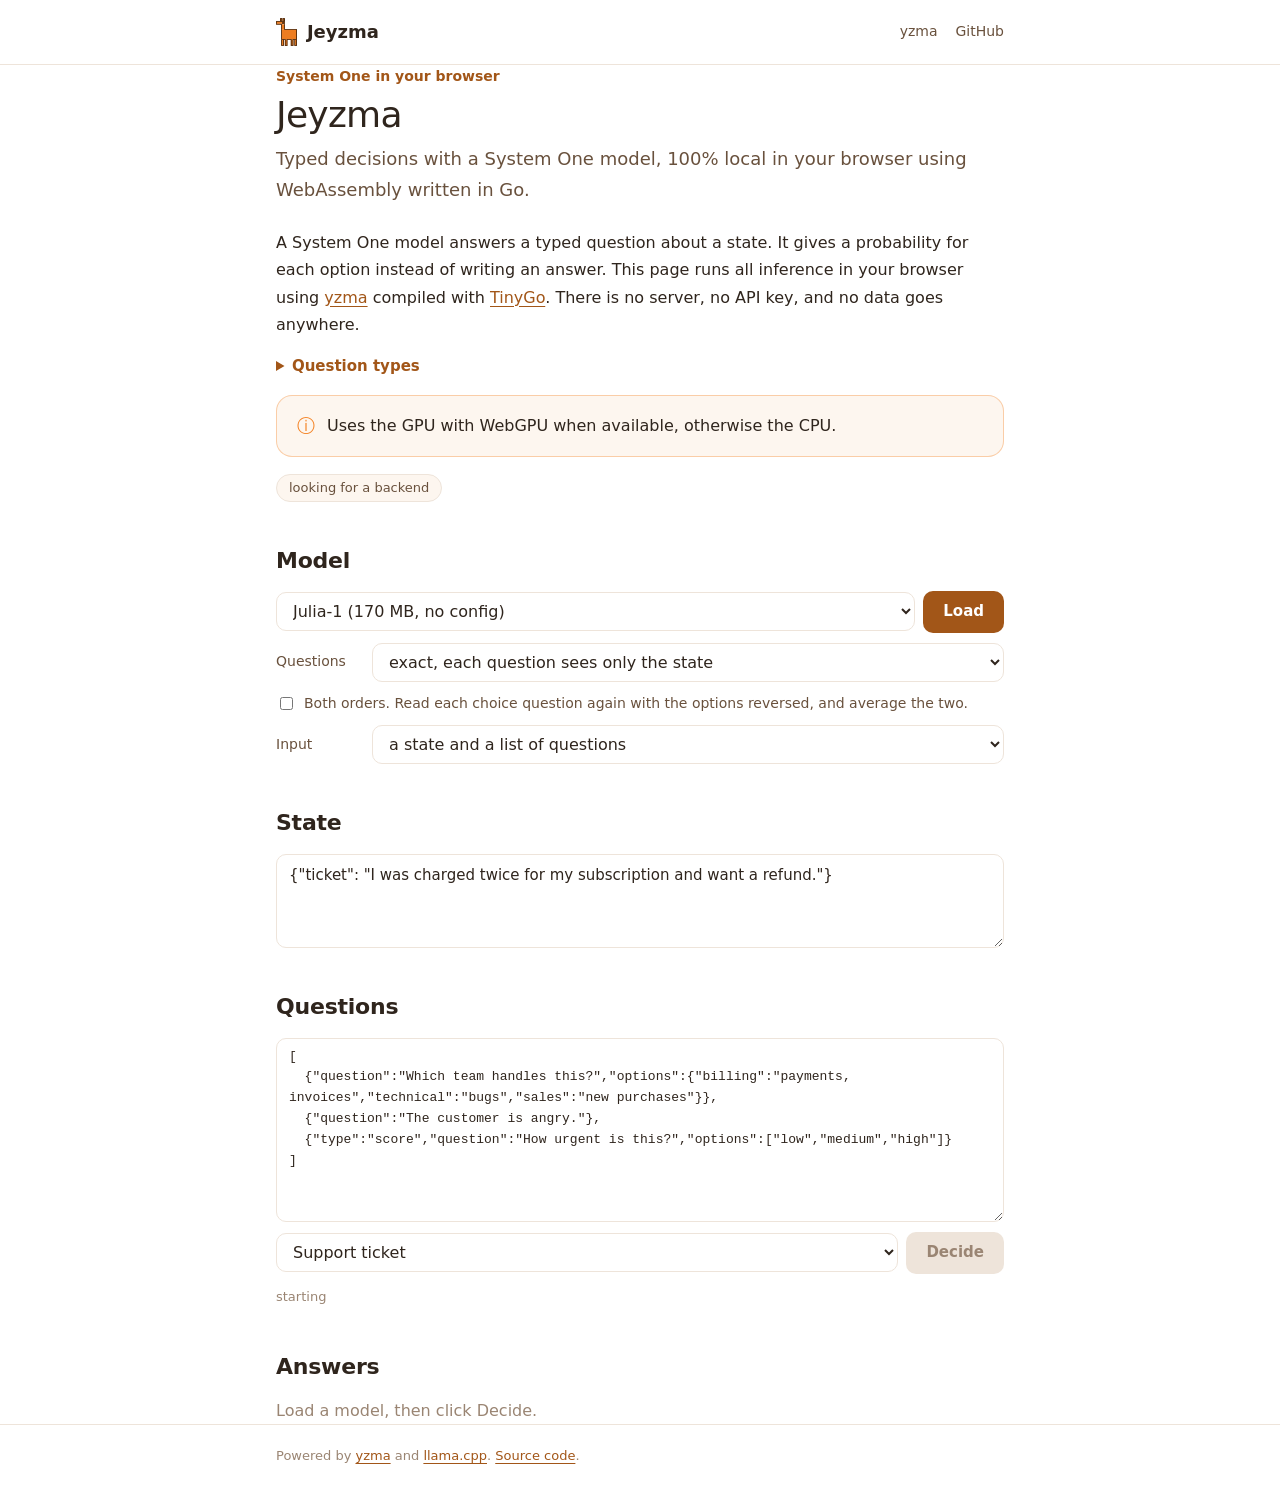
==== web/index.html @ 61c64394 "deps: update to yzma v1.29.0 and add the new exp/decide features Use llama.cpp v0.6.0. Add Julia-1 a" ====
<!doctype html>
<html lang="en">
  <head>
    <meta charset="utf-8" />
    <meta name="viewport" content="width=device-width, initial-scale=1" />
    <title>Jeyzma - Go with your own intelligence</title>
    <link rel="icon" href="yzma-icon.svg" type="image/svg+xml" />
    <meta name="description" content="System One decisions, 100% local in your browser. Typed questions with a probability for each option." />

    <!-- The link preview card for social sites. -->
    <meta property="og:type" content="website" />
    <meta property="og:site_name" content="Jeyzma" />
    <meta property="og:title" content="Jeyzma - Go with your own intelligence" />
    <meta property="og:description" content="Go with your own intelligence. System One decisions, 100% local in your browser." />
    <meta property="og:url" content="https://jeyzma.com/" />
    <meta property="og:image" content="https://jeyzma.com/social-card.png" />
    <meta property="og:image:width" content="1200" />
    <meta property="og:image:height" content="630" />
    <meta property="og:image:alt" content="Jeyzma, Go with your own intelligence" />
    <meta name="twitter:card" content="summary_large_image" />
    <meta name="twitter:title" content="Jeyzma - Go with your own intelligence" />
    <meta name="twitter:description" content="Go with your own intelligence. System One decisions, 100% local in your browser." />
    <meta name="twitter:image" content="https://jeyzma.com/social-card.png" />

    <!-- GitHub Pages cannot send the COOP and COEP headers, so the page gets
         no SharedArrayBuffer. This service worker adds them. -->
    <script src="coi-serviceworker.js"></script>

    <!-- A host page that embeds this one has its own text. ?embed hides ours. -->
    <script>
      if (new URLSearchParams(location.search).has("embed")) {
        document.documentElement.classList.add("embed");
      }
    </script>

    <style>
      /* The yzma colors from yzma.ai. */
      :root {
        --orange: #f48122;
        --orange-dark: #e4781f;
        --rust: #a25618;
        --brown: #69513d;
        --bistre: #2f251d;
        --cream: #fdf6ef;

        --bg: #fff;
        --text: #2f251d;
        --muted: #69513d;
        --faint: #9a8573;
        --line: #eee4da;
        --panel: #fdf6ef;
        --track: #f1e6da;
        --fill: #f3c9a3;
        --link: #a25618;
        --field: #fff;
      }
      @media (prefers-color-scheme: dark) {
        :root {
          --bg: #1b1511;
          --text: #f3ebe3;
          --muted: #c9b8a8;
          --faint: #8f7b6a;
          --line: #3a2f27;
          --panel: #2f251d;
          --track: #3a2f27;
          --fill: #7a4a24;
          --link: #f48122;
          --field: #241c17;
        }
      }

      * { box-sizing: border-box; }
      body {
        background: var(--bg);
        color: var(--text);
        font-family: system-ui, -apple-system, "Segoe UI", Roboto, "Helvetica Neue", "Noto Sans", "Liberation Sans", Arial, sans-serif;
        font-size: 16px;
        line-height: 1.7;
        margin: 0;
      }
      a { color: var(--link); text-underline-offset: 3px; }
      a:hover { color: var(--orange-dark); }
      code { font-family: ui-monospace, SFMono-Regular, Menlo, monospace; font-size: 0.875em; }

      header {
        background: color-mix(in srgb, var(--bg) 85%, transparent);
        backdrop-filter: blur(8px);
        border-bottom: 1px solid var(--line);
        position: sticky;
        top: 0;
        z-index: 10;
      }
      header .inner { align-items: center; display: flex; gap: 12px; height: 64px; }
      header .brand { align-items: center; color: var(--text); display: flex; font-size: 18px; font-weight: 600; gap: 10px; text-decoration: none; }
      header .brand img { height: 28px; }
      header nav { display: flex; gap: 18px; margin-left: auto; font-size: 14px; }
      header nav a { color: var(--muted); text-decoration: none; }
      header nav a:hover { color: var(--text); }

      .inner { margin: 0 auto; max-width: 48rem; padding: 0 20px; }
      main { padding: 40px 0 64px; }

      .eyebrow { color: var(--rust); font-size: 14px; font-weight: 600; margin: 0; }
      h1 { font-size: 36px; font-weight: 500; letter-spacing: -0.02em; line-height: 1.2; margin: 4px 0 8px; }
      .lede { color: var(--muted); font-size: 18px; margin: 0 0 24px; }
      h2 { font-size: 22px; font-weight: 600; letter-spacing: -0.01em; margin: 40px 0 12px; }
      p { margin: 0 0 16px; }

      .embed #intro { display: none; }

      .note {
        background: var(--panel);
        border: 1px solid color-mix(in srgb, var(--orange) 35%, transparent);
        border-radius: 16px;
        display: flex;
        gap: 12px;
        margin: 16px 0;
        padding: 16px 20px;
      }
      .note::before { color: var(--orange); content: "\24D8"; font-size: 18px; line-height: 1.5; }
      .note p { margin: 0; }

      #backend {
        background: var(--panel);
        border: 1px solid var(--line);
        border-radius: 999px;
        color: var(--muted);
        display: inline-block;
        font-size: 13px;
        padding: 2px 12px;
      }

      .types { margin: 16px 0; }
      .types summary { color: var(--rust); cursor: pointer; font-size: 15px; font-weight: 600; }
      .types summary:hover { color: var(--orange-dark); }
      .types .table { margin-bottom: 0; }
      .table { border: 1px solid var(--line); border-radius: 12px; margin: 16px 0; overflow-x: auto; }
      table { border-collapse: collapse; font-size: 14px; min-width: 100%; }
      th, td { border-bottom: 1px solid var(--line); padding: 10px 14px; text-align: left; vertical-align: top; }
      th { font-weight: 600; }
      tr:last-child td { border-bottom: 0; }

      .field { display: flex; gap: 8px; align-items: center; margin-top: 10px; }
      .field label { color: var(--muted); flex: 0 0 5.5rem; font-size: 14px; }
      input, select, textarea, button { font: inherit; }
      input, select, textarea {
        background: var(--field);
        border: 1px solid var(--line);
        border-radius: 10px;
        color: var(--text);
        flex: 1;
        min-width: 0;
        padding: 8px 12px;
      }
      input:focus, select:focus, textarea:focus { border-color: var(--orange); outline: 2px solid color-mix(in srgb, var(--orange) 25%, transparent); }
      textarea { display: block; resize: vertical; width: 100%; }
      #state { font-size: 15px; }
      #questions, #request { font-family: ui-monospace, SFMono-Regular, Menlo, monospace; font-size: 13px; line-height: 1.6; }
      #custom[hidden], #config-field[hidden], #plain[hidden], #typed[hidden], #response[hidden] { display: none; }
      .check { align-items: center; color: var(--muted); display: flex; font-size: 14px; gap: 8px; margin-top: 10px; }
      .check input { flex: 0 0 auto; }

      button {
        background: var(--rust);
        border: 0;
        border-radius: 10px;
        color: #fff;
        cursor: pointer;
        font-size: 15px;
        font-weight: 600;
        padding: 8px 20px;
      }
      button:hover { background: var(--orange-dark); }
      button:disabled, button:disabled:hover { background: var(--line); color: var(--faint); cursor: default; }

      #bar {
        appearance: none;
        border: 0;
        display: block;
        height: 8px;
        margin-top: 12px;
        width: 100%;
      }
      /* The id selector overrides the browser [hidden] rule, so repeat it. */
      #bar[hidden] { display: none; }
      #bar::-webkit-progress-bar { background: var(--track); border-radius: 4px; }
      #bar::-webkit-progress-value { background: var(--orange); border-radius: 4px; }
      #bar::-moz-progress-bar { background: var(--orange); border-radius: 4px; }

      #status { color: var(--faint); font-size: 13px; margin: 12px 0 0; min-height: 1.4em; }
      #status.bad { color: #d33; }

      #results:empty::after { color: var(--faint); content: "Load a model, then click Decide."; }
      .question {
        border: 1px solid var(--line);
        border-radius: 16px;
        margin-bottom: 12px;
        padding: 14px 18px;
      }
      .question .text { font-weight: 600; margin-bottom: 6px; }
      .bar { display: flex; align-items: center; gap: 10px; margin: 4px 0; font-size: 14px; }
      .bar .name { flex: 0 0 9rem; overflow: hidden; text-overflow: ellipsis; white-space: nowrap; }
      .bar .track { flex: 1; height: 10px; background: var(--track); border-radius: 5px; overflow: hidden; }
      .bar .fill { display: block; height: 100%; background: var(--fill); border-radius: 5px; }
      .bar.top .name { color: var(--rust); font-weight: 700; }
      .bar.top .fill { background: var(--orange); }
      .bar .value { color: var(--muted); flex: 0 0 3.5rem; font-family: ui-monospace, SFMono-Regular, Menlo, monospace; text-align: right; }
      .question .meta { color: var(--faint); font-size: 13px; margin-top: 6px; }
      #response {
        background: var(--field);
        border: 1px solid var(--line);
        border-radius: 10px;
        font-size: 13px;
        overflow-x: auto;
        padding: 12px;
      }

      @media (prefers-color-scheme: dark) {
        .bar.top .name { color: var(--orange); }
      }

      footer { border-top: 1px solid var(--line); color: var(--faint); font-size: 13px; padding: 20px 0 40px; }

      @media (max-width: 600px) {
        h1 { font-size: 30px; }
        .bar .name { flex-basis: 6rem; }
        .field label { flex-basis: 4.5rem; }
      }
    </style>
  </head>

  <body>
    <header>
      <div class="inner">
        <a class="brand" href="./"><img src="yzma-icon.svg" alt="" />Jeyzma</a>
        <nav>
          <a target="_blank" href="https://yzma.ai">yzma</a>
          <a target="_blank" href="https://github.com/hybridgroup/jeyzma">GitHub</a>
        </nav>
      </div>
    </header>

    <main class="inner">
      <p class="eyebrow">System One in your browser</p>
      <h1>Jeyzma</h1>
      <p class="lede">Typed decisions with a System One model, 100% local in your browser using WebAssembly written in Go.</p>

      <div id="intro">
        <p>
          A System One model answers a typed question about a state. It gives a probability for each option instead of writing an answer.
          This page runs all inference in your browser using <a target="_blank" href="https://github.com/hybridgroup/yzma">yzma</a> compiled with <a target="_blank" href="https://tinygo.org/">TinyGo</a>. There is no server, no API key, and no data goes anywhere.
        </p>

        <details class="types">
          <summary>Question types</summary>
          <div class="table">
            <table>
              <thead>
                <tr><th>Type</th><th>Question</th><th>Answer space</th><th>Example output</th></tr>
              </thead>
              <tbody>
                <tr><td>Choice</td><td>Which team handles this?</td><td><code>billing</code>, <code>technical</code>, <code>sales</code></td><td><code>billing</code></td></tr>
                <tr><td>Score</td><td>How urgent is this?</td><td><code>low</code>, <code>medium</code>, <code>high</code></td><td><code>high</code></td></tr>
                <tr><td>Noul</td><td>The customer is angry.</td><td><code>true</code>, <code>false</code></td><td><code>true</code></td></tr>
              </tbody>
            </table>
          </div>
        </details>

        <div class="note">
          <p>
            Uses the GPU with WebGPU when available, otherwise the CPU.
          </p>
        </div>
      </div>

      <p><span id="backend">looking for a backend</span></p>

      <h2>Model</h2>

      <div class="field">
        <select id="preset" aria-label="Model choice"></select>
        <button id="load">Load</button>
      </div>

      <div id="custom" hidden>
        <div class="field">
          <label for="model">Model</label>
          <input id="model" type="text" placeholder="GGUF URL" />
        </div>
        <div class="field" id="config-field">
          <label for="config">Config</label>
          <input id="config" type="text" placeholder="readout config URL" />
        </div>
        <div class="field">
          <label for="readout">Readout</label>
          <select id="readout">
            <option value="jev">Jev-Style</option>
            <option value="jevk5">JevK5</option>
            <option value="decider">decider</option>
            <option value="gguf">GGUF, no config needed</option>
          </select>
        </div>
      </div>

      <div class="field">
        <label for="mode">Questions</label>
        <select id="mode">
          <option value="exact">exact, each question sees only the state</option>
          <option value="batched">batched, faster, can differ slightly</option>
        </select>
      </div>

      <label class="check">
        <input id="orders" type="checkbox" />
        Both orders. Read each choice question again with the options reversed, and average the two.
      </label>

      <progress id="bar" max="100" value="0" hidden></progress>

      <div class="field">
        <label for="input">Input</label>
        <select id="input">
          <option value="questions">a state and a list of questions</option>
          <option value="request">a /v1/systemone request, as llama-server takes</option>
        </select>
      </div>

      <div id="plain">
        <h2>State</h2>

        <textarea id="state" rows="3" aria-label="State"></textarea>

        <h2>Questions</h2>

        <textarea id="questions" rows="8" aria-label="Questions as a JSON list" spellcheck="false"></textarea>
      </div>

      <div id="typed" hidden>
        <h2>Request</h2>

        <textarea id="request" rows="14" aria-label="A /v1/systemone request" spellcheck="false"></textarea>
      </div>

      <div class="field">
        <select id="example" aria-label="Example"></select>
        <button id="decide" disabled>Decide</button>
      </div>

      <div id="status">starting</div>

      <h2>Answers</h2>

      <div id="results"></div>

      <pre id="response" hidden></pre>
    </main>

    <footer>
      <div class="inner">
        Powered by <a target="_blank" href="https://github.com/hybridgroup/yzma">yzma</a> and
        <a target="_blank" href="https://github.com/ggml-org/llama.cpp">llama.cpp</a>.
        <a target="_blank" href="https://github.com/hybridgroup/jeyzma">Source code</a>.
      </div>
    </footer>

    <script>
      const $ = (id) => document.getElementById(id);

      // System One models. The gguf ones hold their own readout, and the
      // others need a config file.
      const MODELS = [
        {
          name: "Julia-1 (170 MB, no config)",
          url: "https://huggingface.co/ggml-org/Julia-1-GGUF/resolve/main/Julia-1-Q8_0.gguf",
          config: "",
          readout: "gguf",
        },
        {
          name: "Laya (450 MB, no config)",
          url: "https://huggingface.co/ggml-org/Laya-GGUF/resolve/main/Laya-Q8_0.gguf",
          config: "",
          readout: "gguf",
        },
        {
          name: "Jev-Style 0.8B Decision v3 (530 MB)",
          url: "https://huggingface.co/chaoliangUNSW/Jev-Style-0.8B-Decision-v3-GGUF/resolve/main/Jev-Style-0.8B-Decision-v3-Q4_K_M.gguf",
          config: "https://huggingface.co/chaoliangUNSW/Jev-Style-0.8B-Decision-v3-GGUF/resolve/main/readout_config.json",
          readout: "jev",
        },
        {
          name: "JevK5 2B v0.2 (2.0 GB)",
          url: "https://huggingface.co/alibiserikbay/JevK5-GGUF/resolve/main/jevk5-2b-v0.2-Q8_0.gguf",
          config: "https://huggingface.co/alibiserikbay/JevK5-2B/resolve/main/jevk5_config.json",
          readout: "jevk5",
        },
        {
          name: "decider 0.8B (530 MB)",
          url: "https://huggingface.co/mradermacher/decider-0.8b-GGUF/resolve/main/decider-0.8b.Q4_K_M.gguf",
          config: "https://huggingface.co/Mapika/decider-0.8b/resolve/main/decider_config.json",
          readout: "decider",
        },
      ];

      // A question with options is a choice, one without is yes or no, and a
      // score picks one of the levels in order.
      const EXAMPLES = [
        {
          name: "Support ticket",
          state: '{"ticket": "I was charged twice for my subscription and want a refund."}',
          questions: [
            { question: "Which team handles this?", options: { billing: "payments, invoices", technical: "bugs", sales: "new purchases" } },
            { question: "The customer is angry." },
            { type: "score", question: "How urgent is this?", options: ["low", "medium", "high"] },
          ],
        },
        {
          name: "Smart home",
          state: '{"time": "02:14", "motion": "back door", "residents": "asleep", "alarm": "armed"}',
          questions: [
            { question: "What should the house do?", options: { ignore: "nothing unusual", notify: "send a phone alert", siren: "sound the alarm" } },
            { question: "This could be an intruder." },
          ],
        },
        {
          name: "Comment moderation",
          state: "Great tutorial! Check out my channel for free crypto giveaways, link in bio.",
          questions: [
            { question: "What kind of comment is this?", options: ["praise", "question", "spam", "abuse"] },
            { question: "The comment should be removed." },
          ],
        },
      ];

      const params = new URLSearchParams(location.search);
      const query = new URLSearchParams();
      for (const key of ["mode", "gpu"]) {
        if (params.get(key)) query.set(key, params.get(key));
      }
      const worker = new Worker("./worker.js" + (query.size ? "?" + query : ""));

      let ready = false;
      let downloading = false;
      let asked = [];

      for (const [i, entry] of MODELS.entries()) {
        $("preset").add(new Option(entry.name, String(i)));
      }
      $("preset").add(new Option("Another model", "custom"));

      function pickModel() {
        const entry = MODELS[$("preset").value];
        $("custom").hidden = !!entry;
        if (entry) {
          $("model").value = entry.url;
          $("config").value = entry.config;
          $("readout").value = entry.readout;
        }
        pickReadout();
      }
      function pickReadout() {
        $("config-field").hidden = $("readout").value === "gguf";
      }
      $("preset").onchange = pickModel;
      $("readout").onchange = pickReadout;
      pickModel();

      for (const [i, entry] of EXAMPLES.entries()) {
        $("example").add(new Option(entry.name, String(i)));
      }

      // toRequest turns the state and the questions into a TypeSafe /v1/systemone request.
      function toRequest(state, questions) {
        let st = state;
        try {
          st = JSON.parse(state);
        } catch {}
        const out = {};
        questions.forEach((q, i) => {
          const type = q.type || (q.options ? "choice" : "noul");
          let criteria = q.options;
          if (type === "choice" && Array.isArray(criteria)) {
            criteria = Object.fromEntries(criteria.map((name) => [name, ""]));
          }
          out["q" + (i + 1)] = criteria === undefined ? { type, instructions: q.question } : { type, instructions: q.question, criteria };
        });
        return { state: st, questions: out };
      }

      function pickExample() {
        const entry = EXAMPLES[$("example").value];
        $("state").value = entry.state;
        $("questions").value = "[\n" + entry.questions.map((q) => "  " + JSON.stringify(q)).join(",\n") + "\n]";
        $("request").value = JSON.stringify(toRequest(entry.state, entry.questions), null, 2);
        clear();
      }

      function clear() {
        $("results").replaceChildren();
        $("response").hidden = true;
      }

      function pickInput() {
        const typed = $("input").value === "request";
        $("plain").hidden = typed;
        $("typed").hidden = !typed;
        clear();
      }
      $("input").onchange = pickInput;
      $("example").onchange = pickExample;
      pickExample();

      function status(text, bad) {
        $("status").textContent = text;
        $("status").className = bad ? "bad" : "";
      }

      // bar shows the model download progress. A percent of -1 hides it.
      function bar(percent) {
        $("bar").hidden = percent < 0;
        $("bar").value = percent < 0 ? 0 : percent;
      }

      function busy(yes) {
        $("decide").disabled = yes || !ready;
        $("load").disabled = yes || downloading;
      }

      // show draws one bar per option for each question.
      function show(list) {
        clear();
        list.forEach((r, i) => {
          const box = document.createElement("div");
          box.className = "question";

          const text = document.createElement("div");
          text.className = "text";
          text.textContent = (asked[i] && asked[i].question) || "question " + (i + 1);
          box.appendChild(text);

          // A score answers with the index of a level, so show the level.
          const levels = asked[i] && asked[i].type === "score" ? asked[i].options : null;

          r.options.forEach((option, k) => {
            const p = r.probabilities[k];
            const name = (levels && levels[Number(option)]) || option;
            const row = document.createElement("div");
            row.className = "bar" + (option === r.answer ? " top" : "");
            row.innerHTML = '<span class="name"></span><span class="track"><span class="fill"></span></span><span class="value"></span>';
            row.querySelector(".name").textContent = name;
            row.querySelector(".name").title = name;
            row.querySelector(".fill").style.width = (p * 100).toFixed(1) + "%";
            row.querySelector(".value").textContent = p.toFixed(3);
            box.appendChild(row);
          });

          const notes = [];
          if (r.confidence !== undefined) notes.push("confidence " + r.confidence.toFixed(3));
          if (levels && r.expected !== undefined) notes.push("expected level " + r.expected.toFixed(2));
          if (notes.length) {
            const meta = document.createElement("div");
            meta.className = "meta";
            meta.textContent = notes.join(", ");
            box.appendChild(meta);
          }

          $("results").appendChild(box);
        });
      }

      // showResponse draws the bars of a /v1/systemone response and prints its JSON.
      function showResponse(response, request) {
        const list = [];
        asked = [];
        for (const [id, a] of Object.entries(response.answers)) {
          const q = request.questions[id] || {};
          let probs = a.probabilities || {};
          if (a.type === "noul") probs = { false: 1 - a.noul, true: a.noul };
          const options = Object.keys(probs);
          const values = options.map((o) => probs[o]);
          const top = options[values.indexOf(Math.max(...values))];
          list.push({ options, probabilities: values, answer: a.choice || top, confidence: a.confidence, expected: a.score });
          asked.push({ question: q.instructions, type: a.type, options: a.type === "score" ? Object.values(a.legend) : null });
        }
        show(list);
        $("response").textContent = JSON.stringify(response, null, 2);
        $("response").hidden = false;
      }

      worker.onmessage = (event) => {
        const { kind, text } = event.data || {};
        switch (kind) {
          case "ready":
            $("backend").textContent = text;
            status("ready, load a model");
            break;
          case "status":
            status(text);
            break;
          case "progress":
            bar(parseInt(text, 10));
            status("downloading the model " + text);
            break;
          case "loaded":
            ready = true;
            downloading = false;
            bar(-1);
            busy(false);
            status("model loaded, " + text);
            break;
          case "answer": {
            const out = JSON.parse(text);
            showResponse(out.response, JSON.parse($("request").value));
            busy(false);
            status("answered in " + out.ms + " ms");
            break;
          }
          case "result": {
            const out = JSON.parse(text);
            show(Array.isArray(out.result) ? out.result : [out.result]);
            busy(false);
            status("decided in " + out.ms + " ms");
            break;
          }
          case "error":
            downloading = false;
            bar(-1);
            busy(false);
            status(text, true);
            break;
        }
      };

      $("load").onclick = () => {
        if (downloading) return;

        ready = false;
        downloading = true;
        bar(0);
        busy(true);
        status("waiting for the worker");
        worker.postMessage({
          kind: "decide-load",
          url: $("model").value.trim(),
          config: $("config").value.trim(),
          readout: $("readout").value,
          manyMode: $("mode").value,
          orders: $("orders").checked ? "both" : "",
        });
      };

      // The mode and the orders apply when the model loads, so a change loads it again.
      $("mode").onchange = $("orders").onchange = () => {
        if (ready) $("load").onclick();
      };

      $("decide").onclick = () => {
        if ($("input").value === "request") {
          try {
            JSON.parse($("request").value);
          } catch (err) {
            status("the request is not JSON: " + err.message, true);
            return;
          }
          busy(true);
          status("deciding");
          worker.postMessage({ kind: "answer", request: $("request").value });
          return;
        }

        try {
          asked = JSON.parse($("questions").value);
        } catch (err) {
          status("the questions are not JSON: " + err.message, true);
          return;
        }
        if (!Array.isArray(asked)) asked = [asked];

        busy(true);
        status("deciding");
        worker.postMessage({
          kind: "decide-many",
          state: $("state").value,
          questions: JSON.stringify(asked),
        });
      };
    </script>
  </body>
</html>
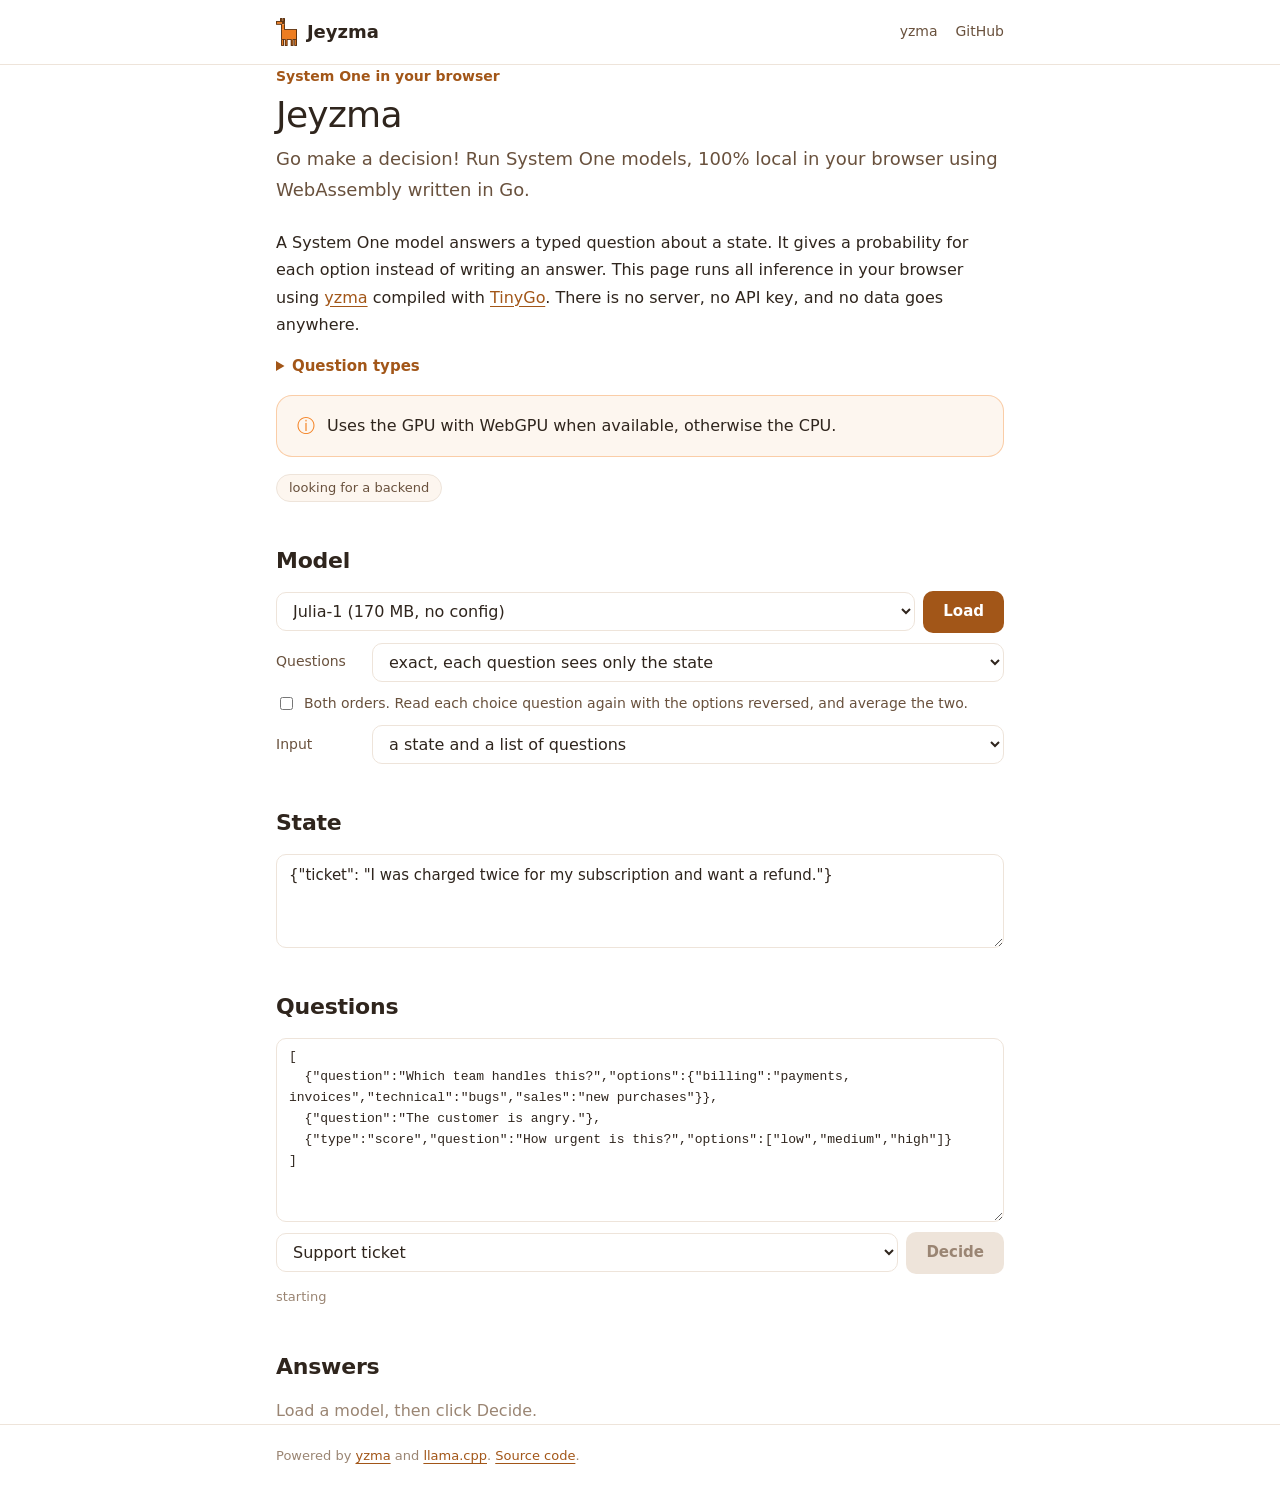
==== commit ac1058b5: "page: change the intro to Go make a decision" ====
--- a/web/index.html
+++ b/web/index.html
@@ -3,23 +3,23 @@
   <head>
     <meta charset="utf-8" />
     <meta name="viewport" content="width=device-width, initial-scale=1" />
-    <title>Jeyzma - Go with your own intelligence</title>
+    <title>Jeyzma - Go make a decision</title>
     <link rel="icon" href="yzma-icon.svg" type="image/svg+xml" />
     <meta name="description" content="System One decisions, 100% local in your browser. Typed questions with a probability for each option." />
 
     <!-- The link preview card for social sites. -->
     <meta property="og:type" content="website" />
     <meta property="og:site_name" content="Jeyzma" />
-    <meta property="og:title" content="Jeyzma - Go with your own intelligence" />
-    <meta property="og:description" content="Go with your own intelligence. System One decisions, 100% local in your browser." />
+    <meta property="og:title" content="Jeyzma - Go make a decision" />
+    <meta property="og:description" content="Go make a decision. System One decisions, 100% local in your browser." />
     <meta property="og:url" content="https://jeyzma.com/" />
     <meta property="og:image" content="https://jeyzma.com/social-card.png" />
     <meta property="og:image:width" content="1200" />
     <meta property="og:image:height" content="630" />
-    <meta property="og:image:alt" content="Jeyzma, Go with your own intelligence" />
+    <meta property="og:image:alt" content="Jeyzma, Go make a decision" />
     <meta name="twitter:card" content="summary_large_image" />
-    <meta name="twitter:title" content="Jeyzma - Go with your own intelligence" />
-    <meta name="twitter:description" content="Go with your own intelligence. System One decisions, 100% local in your browser." />
+    <meta name="twitter:title" content="Jeyzma - Go make a decision" />
+    <meta name="twitter:description" content="Go make a decision. System One decisions, 100% local in your browser." />
     <meta name="twitter:image" content="https://jeyzma.com/social-card.png" />
 
     <!-- GitHub Pages cannot send the COOP and COEP headers, so the page gets
@@ -243,7 +243,7 @@
     <main class="inner">
       <p class="eyebrow">System One in your browser</p>
       <h1>Jeyzma</h1>
-      <p class="lede">Typed decisions with a System One model, 100% local in your browser using WebAssembly written in Go.</p>
+      <p class="lede">Go make a decision! Run System One models, 100% local in your browser using WebAssembly written in Go.</p>
 
       <div id="intro">
         <p>
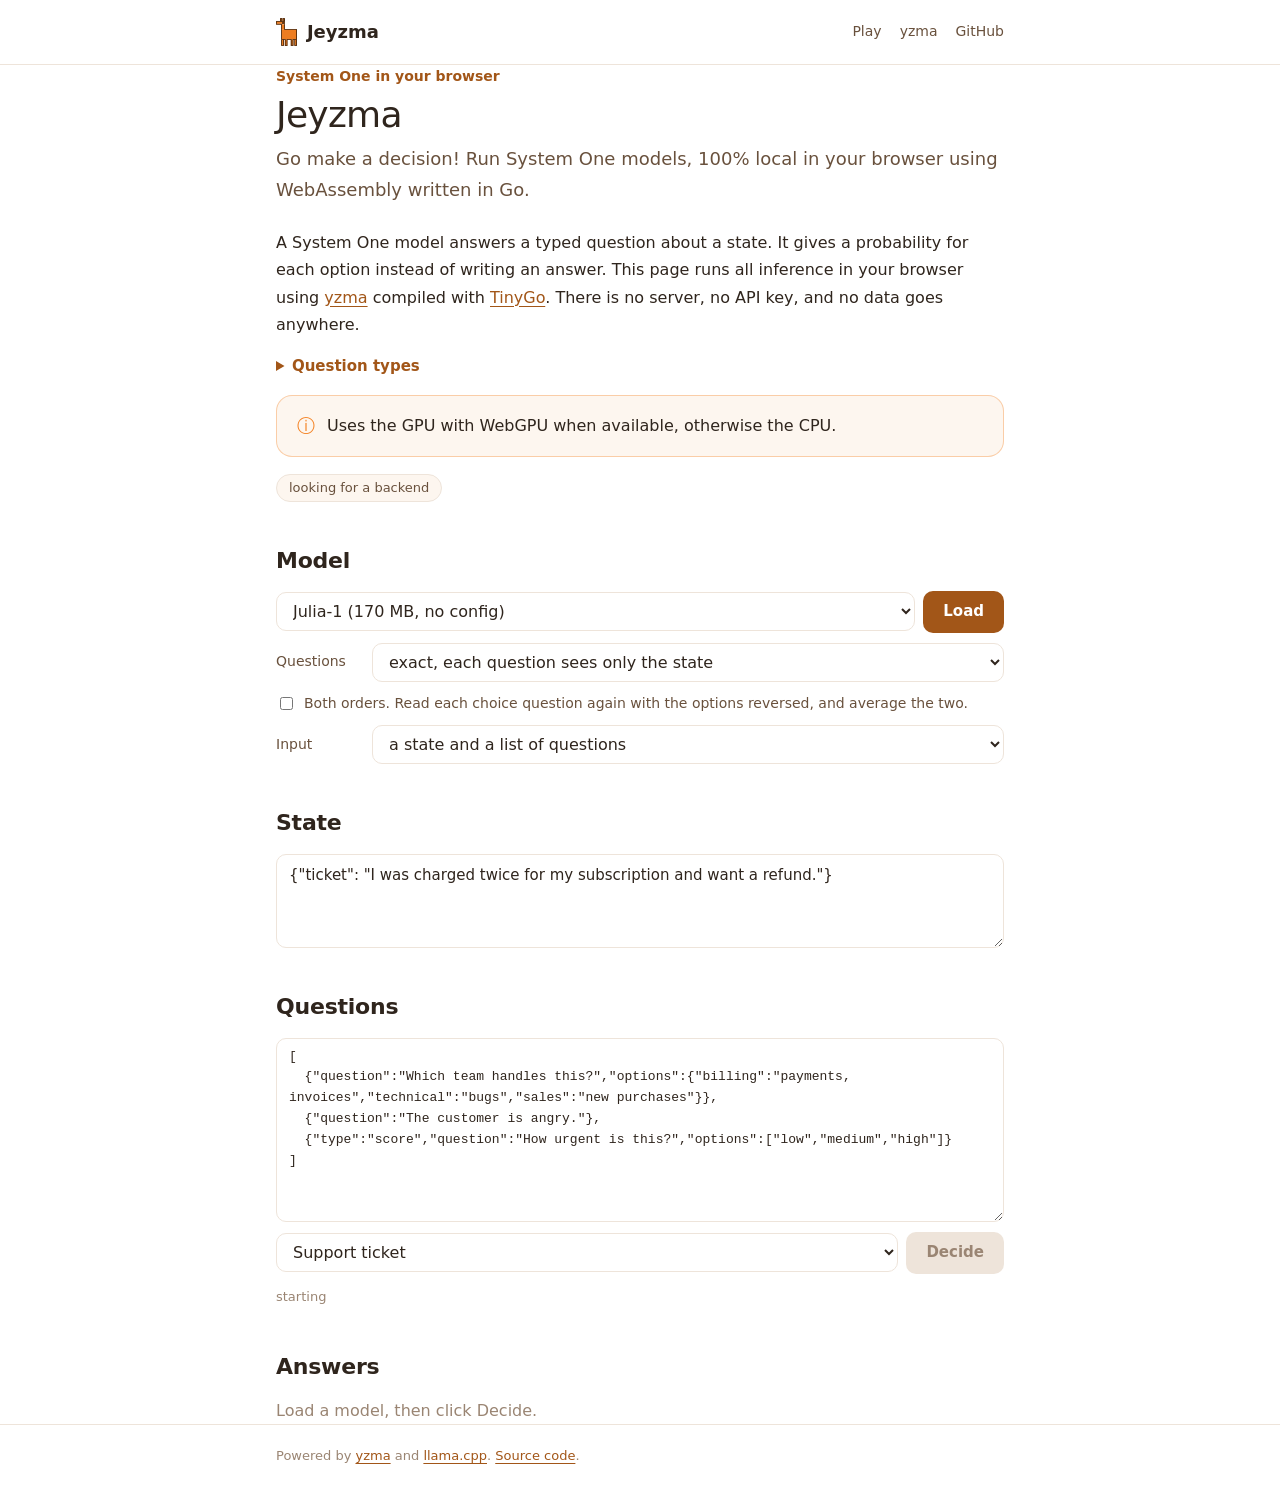
==== commit a379f44a: "page: add a Pac-Man page where a model plays along You play Pac-Man and at each junction a System On" ====
--- a/web/index.html
+++ b/web/index.html
@@ -33,200 +33,7 @@
       }
     </script>
 
-    <style>
-      /* The yzma colors from yzma.ai. */
-      :root {
-        --orange: #f48122;
-        --orange-dark: #e4781f;
-        --rust: #a25618;
-        --brown: #69513d;
-        --bistre: #2f251d;
-        --cream: #fdf6ef;
-
-        --bg: #fff;
-        --text: #2f251d;
-        --muted: #69513d;
-        --faint: #9a8573;
-        --line: #eee4da;
-        --panel: #fdf6ef;
-        --track: #f1e6da;
-        --fill: #f3c9a3;
-        --link: #a25618;
-        --field: #fff;
-      }
-      @media (prefers-color-scheme: dark) {
-        :root {
-          --bg: #1b1511;
-          --text: #f3ebe3;
-          --muted: #c9b8a8;
-          --faint: #8f7b6a;
-          --line: #3a2f27;
-          --panel: #2f251d;
-          --track: #3a2f27;
-          --fill: #7a4a24;
-          --link: #f48122;
-          --field: #241c17;
-        }
-      }
-
-      * { box-sizing: border-box; }
-      body {
-        background: var(--bg);
-        color: var(--text);
-        font-family: system-ui, -apple-system, "Segoe UI", Roboto, "Helvetica Neue", "Noto Sans", "Liberation Sans", Arial, sans-serif;
-        font-size: 16px;
-        line-height: 1.7;
-        margin: 0;
-      }
-      a { color: var(--link); text-underline-offset: 3px; }
-      a:hover { color: var(--orange-dark); }
-      code { font-family: ui-monospace, SFMono-Regular, Menlo, monospace; font-size: 0.875em; }
-
-      header {
-        background: color-mix(in srgb, var(--bg) 85%, transparent);
-        backdrop-filter: blur(8px);
-        border-bottom: 1px solid var(--line);
-        position: sticky;
-        top: 0;
-        z-index: 10;
-      }
-      header .inner { align-items: center; display: flex; gap: 12px; height: 64px; }
-      header .brand { align-items: center; color: var(--text); display: flex; font-size: 18px; font-weight: 600; gap: 10px; text-decoration: none; }
-      header .brand img { height: 28px; }
-      header nav { display: flex; gap: 18px; margin-left: auto; font-size: 14px; }
-      header nav a { color: var(--muted); text-decoration: none; }
-      header nav a:hover { color: var(--text); }
-
-      .inner { margin: 0 auto; max-width: 48rem; padding: 0 20px; }
-      main { padding: 40px 0 64px; }
-
-      .eyebrow { color: var(--rust); font-size: 14px; font-weight: 600; margin: 0; }
-      h1 { font-size: 36px; font-weight: 500; letter-spacing: -0.02em; line-height: 1.2; margin: 4px 0 8px; }
-      .lede { color: var(--muted); font-size: 18px; margin: 0 0 24px; }
-      h2 { font-size: 22px; font-weight: 600; letter-spacing: -0.01em; margin: 40px 0 12px; }
-      p { margin: 0 0 16px; }
-
-      .embed #intro { display: none; }
-
-      .note {
-        background: var(--panel);
-        border: 1px solid color-mix(in srgb, var(--orange) 35%, transparent);
-        border-radius: 16px;
-        display: flex;
-        gap: 12px;
-        margin: 16px 0;
-        padding: 16px 20px;
-      }
-      .note::before { color: var(--orange); content: "\24D8"; font-size: 18px; line-height: 1.5; }
-      .note p { margin: 0; }
-
-      #backend {
-        background: var(--panel);
-        border: 1px solid var(--line);
-        border-radius: 999px;
-        color: var(--muted);
-        display: inline-block;
-        font-size: 13px;
-        padding: 2px 12px;
-      }
-
-      .types { margin: 16px 0; }
-      .types summary { color: var(--rust); cursor: pointer; font-size: 15px; font-weight: 600; }
-      .types summary:hover { color: var(--orange-dark); }
-      .types .table { margin-bottom: 0; }
-      .table { border: 1px solid var(--line); border-radius: 12px; margin: 16px 0; overflow-x: auto; }
-      table { border-collapse: collapse; font-size: 14px; min-width: 100%; }
-      th, td { border-bottom: 1px solid var(--line); padding: 10px 14px; text-align: left; vertical-align: top; }
-      th { font-weight: 600; }
-      tr:last-child td { border-bottom: 0; }
-
-      .field { display: flex; gap: 8px; align-items: center; margin-top: 10px; }
-      .field label { color: var(--muted); flex: 0 0 5.5rem; font-size: 14px; }
-      input, select, textarea, button { font: inherit; }
-      input, select, textarea {
-        background: var(--field);
-        border: 1px solid var(--line);
-        border-radius: 10px;
-        color: var(--text);
-        flex: 1;
-        min-width: 0;
-        padding: 8px 12px;
-      }
-      input:focus, select:focus, textarea:focus { border-color: var(--orange); outline: 2px solid color-mix(in srgb, var(--orange) 25%, transparent); }
-      textarea { display: block; resize: vertical; width: 100%; }
-      #state { font-size: 15px; }
-      #questions, #request { font-family: ui-monospace, SFMono-Regular, Menlo, monospace; font-size: 13px; line-height: 1.6; }
-      #custom[hidden], #config-field[hidden], #plain[hidden], #typed[hidden], #response[hidden] { display: none; }
-      .check { align-items: center; color: var(--muted); display: flex; font-size: 14px; gap: 8px; margin-top: 10px; }
-      .check input { flex: 0 0 auto; }
-
-      button {
-        background: var(--rust);
-        border: 0;
-        border-radius: 10px;
-        color: #fff;
-        cursor: pointer;
-        font-size: 15px;
-        font-weight: 600;
-        padding: 8px 20px;
-      }
-      button:hover { background: var(--orange-dark); }
-      button:disabled, button:disabled:hover { background: var(--line); color: var(--faint); cursor: default; }
-
-      #bar {
-        appearance: none;
-        border: 0;
-        display: block;
-        height: 8px;
-        margin-top: 12px;
-        width: 100%;
-      }
-      /* The id selector overrides the browser [hidden] rule, so repeat it. */
-      #bar[hidden] { display: none; }
-      #bar::-webkit-progress-bar { background: var(--track); border-radius: 4px; }
-      #bar::-webkit-progress-value { background: var(--orange); border-radius: 4px; }
-      #bar::-moz-progress-bar { background: var(--orange); border-radius: 4px; }
-
-      #status { color: var(--faint); font-size: 13px; margin: 12px 0 0; min-height: 1.4em; }
-      #status.bad { color: #d33; }
-
-      #results:empty::after { color: var(--faint); content: "Load a model, then click Decide."; }
-      .question {
-        border: 1px solid var(--line);
-        border-radius: 16px;
-        margin-bottom: 12px;
-        padding: 14px 18px;
-      }
-      .question .text { font-weight: 600; margin-bottom: 6px; }
-      .bar { display: flex; align-items: center; gap: 10px; margin: 4px 0; font-size: 14px; }
-      .bar .name { flex: 0 0 9rem; overflow: hidden; text-overflow: ellipsis; white-space: nowrap; }
-      .bar .track { flex: 1; height: 10px; background: var(--track); border-radius: 5px; overflow: hidden; }
-      .bar .fill { display: block; height: 100%; background: var(--fill); border-radius: 5px; }
-      .bar.top .name { color: var(--rust); font-weight: 700; }
-      .bar.top .fill { background: var(--orange); }
-      .bar .value { color: var(--muted); flex: 0 0 3.5rem; font-family: ui-monospace, SFMono-Regular, Menlo, monospace; text-align: right; }
-      .question .meta { color: var(--faint); font-size: 13px; margin-top: 6px; }
-      #response {
-        background: var(--field);
-        border: 1px solid var(--line);
-        border-radius: 10px;
-        font-size: 13px;
-        overflow-x: auto;
-        padding: 12px;
-      }
-
-      @media (prefers-color-scheme: dark) {
-        .bar.top .name { color: var(--orange); }
-      }
-
-      footer { border-top: 1px solid var(--line); color: var(--faint); font-size: 13px; padding: 20px 0 40px; }
-
-      @media (max-width: 600px) {
-        h1 { font-size: 30px; }
-        .bar .name { flex-basis: 6rem; }
-        .field label { flex-basis: 4.5rem; }
-      }
-    </style>
+    <link rel="stylesheet" href="style.css" />
   </head>
 
   <body>
@@ -234,6 +41,7 @@
       <div class="inner">
         <a class="brand" href="./"><img src="yzma-icon.svg" alt="" />Jeyzma</a>
         <nav>
+          <a href="play.html">Play</a>
           <a target="_blank" href="https://yzma.ai">yzma</a>
           <a target="_blank" href="https://github.com/hybridgroup/jeyzma">GitHub</a>
         </nav>
@@ -364,43 +172,10 @@
       </div>
     </footer>
 
+    <script src="models.js"></script>
     <script>
       const $ = (id) => document.getElementById(id);
 
-      // System One models. The gguf ones hold their own readout, and the
-      // others need a config file.
-      const MODELS = [
-        {
-          name: "Julia-1 (170 MB, no config)",
-          url: "https://huggingface.co/ggml-org/Julia-1-GGUF/resolve/main/Julia-1-Q8_0.gguf",
-          config: "",
-          readout: "gguf",
-        },
-        {
-          name: "Laya (450 MB, no config)",
-          url: "https://huggingface.co/ggml-org/Laya-GGUF/resolve/main/Laya-Q8_0.gguf",
-          config: "",
-          readout: "gguf",
-        },
-        {
-          name: "Jev-Style 0.8B Decision v3 (530 MB)",
-          url: "https://huggingface.co/chaoliangUNSW/Jev-Style-0.8B-Decision-v3-GGUF/resolve/main/Jev-Style-0.8B-Decision-v3-Q4_K_M.gguf",
-          config: "https://huggingface.co/chaoliangUNSW/Jev-Style-0.8B-Decision-v3-GGUF/resolve/main/readout_config.json",
-          readout: "jev",
-        },
-        {
-          name: "JevK5 2B v0.2 (2.0 GB)",
-          url: "https://huggingface.co/alibiserikbay/JevK5-GGUF/resolve/main/jevk5-2b-v0.2-Q8_0.gguf",
-          config: "https://huggingface.co/alibiserikbay/JevK5-2B/resolve/main/jevk5_config.json",
-          readout: "jevk5",
-        },
-        {
-          name: "decider 0.8B (530 MB)",
-          url: "https://huggingface.co/mradermacher/decider-0.8b-GGUF/resolve/main/decider-0.8b.Q4_K_M.gguf",
-          config: "https://huggingface.co/Mapika/decider-0.8b/resolve/main/decider_config.json",
-          readout: "decider",
-        },
-      ];
 
       // A question with options is a choice, one without is yes or no, and a
       // score picks one of the levels in order.
--- a/web/style.css
+++ b/web/style.css
@@ -0,0 +1,192 @@
+/* The yzma colors from yzma.ai. */
+:root {
+  --orange: #f48122;
+  --orange-dark: #e4781f;
+  --rust: #a25618;
+  --brown: #69513d;
+  --bistre: #2f251d;
+  --cream: #fdf6ef;
+
+  --bg: #fff;
+  --text: #2f251d;
+  --muted: #69513d;
+  --faint: #9a8573;
+  --line: #eee4da;
+  --panel: #fdf6ef;
+  --track: #f1e6da;
+  --fill: #f3c9a3;
+  --link: #a25618;
+  --field: #fff;
+}
+@media (prefers-color-scheme: dark) {
+  :root {
+    --bg: #1b1511;
+    --text: #f3ebe3;
+    --muted: #c9b8a8;
+    --faint: #8f7b6a;
+    --line: #3a2f27;
+    --panel: #2f251d;
+    --track: #3a2f27;
+    --fill: #7a4a24;
+    --link: #f48122;
+    --field: #241c17;
+  }
+}
+
+* { box-sizing: border-box; }
+body {
+  background: var(--bg);
+  color: var(--text);
+  font-family: system-ui, -apple-system, "Segoe UI", Roboto, "Helvetica Neue", "Noto Sans", "Liberation Sans", Arial, sans-serif;
+  font-size: 16px;
+  line-height: 1.7;
+  margin: 0;
+}
+a { color: var(--link); text-underline-offset: 3px; }
+a:hover { color: var(--orange-dark); }
+code { font-family: ui-monospace, SFMono-Regular, Menlo, monospace; font-size: 0.875em; }
+
+header {
+  background: color-mix(in srgb, var(--bg) 85%, transparent);
+  backdrop-filter: blur(8px);
+  border-bottom: 1px solid var(--line);
+  position: sticky;
+  top: 0;
+  z-index: 10;
+}
+header .inner { align-items: center; display: flex; gap: 12px; height: 64px; }
+header .brand { align-items: center; color: var(--text); display: flex; font-size: 18px; font-weight: 600; gap: 10px; text-decoration: none; }
+header .brand img { height: 28px; }
+header nav { display: flex; gap: 18px; margin-left: auto; font-size: 14px; }
+header nav a { color: var(--muted); text-decoration: none; }
+header nav a:hover { color: var(--text); }
+
+.inner { margin: 0 auto; max-width: 48rem; padding: 0 20px; }
+main { padding: 40px 0 64px; }
+
+.eyebrow { color: var(--rust); font-size: 14px; font-weight: 600; margin: 0; }
+h1 { font-size: 36px; font-weight: 500; letter-spacing: -0.02em; line-height: 1.2; margin: 4px 0 8px; }
+.lede { color: var(--muted); font-size: 18px; margin: 0 0 24px; }
+h2 { font-size: 22px; font-weight: 600; letter-spacing: -0.01em; margin: 40px 0 12px; }
+p { margin: 0 0 16px; }
+
+.embed #intro { display: none; }
+
+.note {
+  background: var(--panel);
+  border: 1px solid color-mix(in srgb, var(--orange) 35%, transparent);
+  border-radius: 16px;
+  display: flex;
+  gap: 12px;
+  margin: 16px 0;
+  padding: 16px 20px;
+}
+.note::before { color: var(--orange); content: "\24D8"; font-size: 18px; line-height: 1.5; }
+.note p { margin: 0; }
+
+#backend {
+  background: var(--panel);
+  border: 1px solid var(--line);
+  border-radius: 999px;
+  color: var(--muted);
+  display: inline-block;
+  font-size: 13px;
+  padding: 2px 12px;
+}
+
+.types { margin: 16px 0; }
+.types summary { color: var(--rust); cursor: pointer; font-size: 15px; font-weight: 600; }
+.types summary:hover { color: var(--orange-dark); }
+.types .table { margin-bottom: 0; }
+.table { border: 1px solid var(--line); border-radius: 12px; margin: 16px 0; overflow-x: auto; }
+table { border-collapse: collapse; font-size: 14px; min-width: 100%; }
+th, td { border-bottom: 1px solid var(--line); padding: 10px 14px; text-align: left; vertical-align: top; }
+th { font-weight: 600; }
+tr:last-child td { border-bottom: 0; }
+
+.field { display: flex; gap: 8px; align-items: center; margin-top: 10px; }
+.field label { color: var(--muted); flex: 0 0 5.5rem; font-size: 14px; }
+input, select, textarea, button { font: inherit; }
+input, select, textarea {
+  background: var(--field);
+  border: 1px solid var(--line);
+  border-radius: 10px;
+  color: var(--text);
+  flex: 1;
+  min-width: 0;
+  padding: 8px 12px;
+}
+input:focus, select:focus, textarea:focus { border-color: var(--orange); outline: 2px solid color-mix(in srgb, var(--orange) 25%, transparent); }
+textarea { display: block; resize: vertical; width: 100%; }
+#state { font-size: 15px; }
+#questions, #request { font-family: ui-monospace, SFMono-Regular, Menlo, monospace; font-size: 13px; line-height: 1.6; }
+#custom[hidden], #config-field[hidden], #plain[hidden], #typed[hidden], #response[hidden] { display: none; }
+.check { align-items: center; color: var(--muted); display: flex; font-size: 14px; gap: 8px; margin-top: 10px; }
+.check input { flex: 0 0 auto; }
+
+button {
+  background: var(--rust);
+  border: 0;
+  border-radius: 10px;
+  color: #fff;
+  cursor: pointer;
+  font-size: 15px;
+  font-weight: 600;
+  padding: 8px 20px;
+}
+button:hover { background: var(--orange-dark); }
+button:disabled, button:disabled:hover { background: var(--line); color: var(--faint); cursor: default; }
+
+#bar {
+  appearance: none;
+  border: 0;
+  display: block;
+  height: 8px;
+  margin-top: 12px;
+  width: 100%;
+}
+/* The id selector overrides the browser [hidden] rule, so repeat it. */
+#bar[hidden] { display: none; }
+#bar::-webkit-progress-bar { background: var(--track); border-radius: 4px; }
+#bar::-webkit-progress-value { background: var(--orange); border-radius: 4px; }
+#bar::-moz-progress-bar { background: var(--orange); border-radius: 4px; }
+
+#status { color: var(--faint); font-size: 13px; margin: 12px 0 0; min-height: 1.4em; }
+#status.bad { color: #d33; }
+
+#results:empty::after { color: var(--faint); content: "Load a model, then click Decide."; }
+.question {
+  border: 1px solid var(--line);
+  border-radius: 16px;
+  margin-bottom: 12px;
+  padding: 14px 18px;
+}
+.question .text { font-weight: 600; margin-bottom: 6px; }
+.bar { display: flex; align-items: center; gap: 10px; margin: 4px 0; font-size: 14px; }
+.bar .name { flex: 0 0 9rem; overflow: hidden; text-overflow: ellipsis; white-space: nowrap; }
+.bar .track { flex: 1; height: 10px; background: var(--track); border-radius: 5px; overflow: hidden; }
+.bar .fill { display: block; height: 100%; background: var(--fill); border-radius: 5px; }
+.bar.top .name { color: var(--rust); font-weight: 700; }
+.bar.top .fill { background: var(--orange); }
+.bar .value { color: var(--muted); flex: 0 0 3.5rem; font-family: ui-monospace, SFMono-Regular, Menlo, monospace; text-align: right; }
+.question .meta { color: var(--faint); font-size: 13px; margin-top: 6px; }
+#response {
+  background: var(--field);
+  border: 1px solid var(--line);
+  border-radius: 10px;
+  font-size: 13px;
+  overflow-x: auto;
+  padding: 12px;
+}
+
+@media (prefers-color-scheme: dark) {
+  .bar.top .name { color: var(--orange); }
+}
+
+footer { border-top: 1px solid var(--line); color: var(--faint); font-size: 13px; padding: 20px 0 40px; }
+
+@media (max-width: 600px) {
+  h1 { font-size: 30px; }
+  .bar .name { flex-basis: 6rem; }
+  .field label { flex-basis: 4.5rem; }
+}
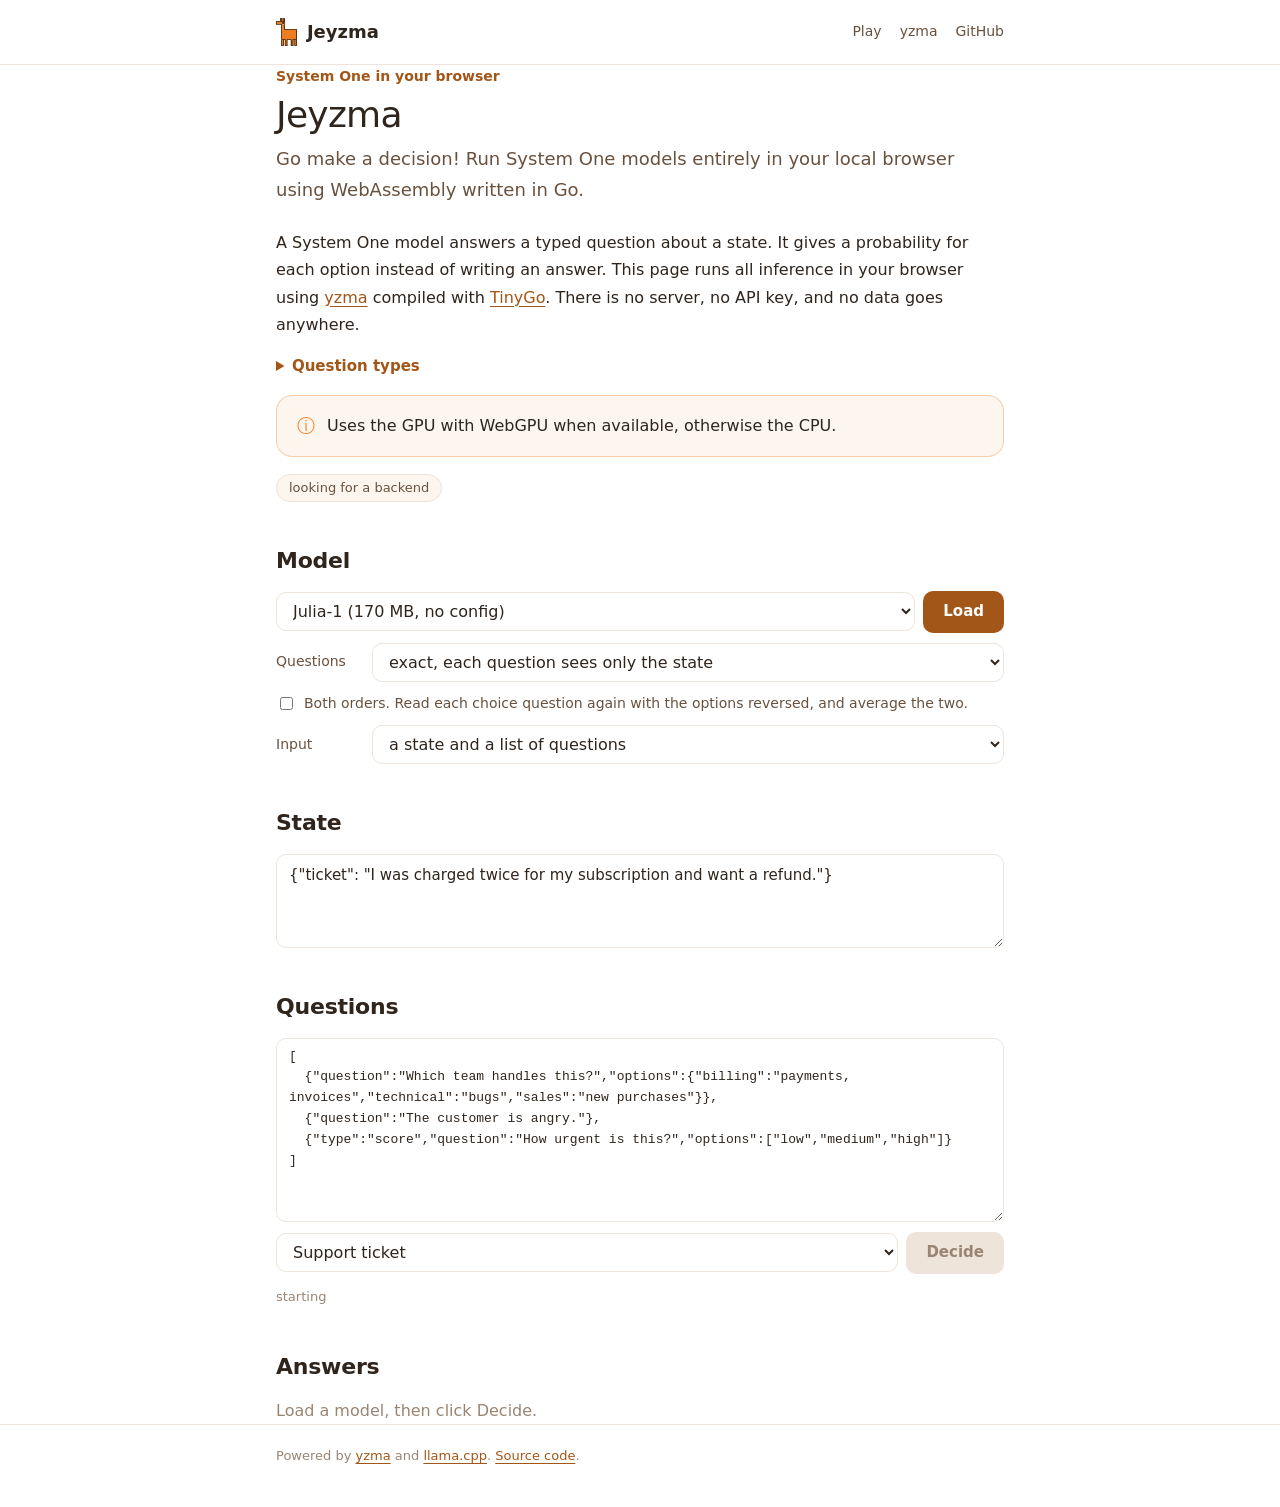
==== commit 6506f76f: "page: add a social card for each play page Pac-Man and Tinyflight Sim now have their own link previe" ====
--- a/web/index.html
+++ b/web/index.html
@@ -5,13 +5,13 @@
     <meta name="viewport" content="width=device-width, initial-scale=1" />
     <title>Jeyzma - Go make a decision</title>
     <link rel="icon" href="yzma-icon.svg" type="image/svg+xml" />
-    <meta name="description" content="System One decisions, 100% local in your browser. Typed questions with a probability for each option." />
+    <meta name="description" content="System One decisions that run entirely in your local browser. Typed questions with a probability for each option." />
 
     <!-- The link preview card for social sites. -->
     <meta property="og:type" content="website" />
     <meta property="og:site_name" content="Jeyzma" />
     <meta property="og:title" content="Jeyzma - Go make a decision" />
-    <meta property="og:description" content="Go make a decision. System One decisions, 100% local in your browser." />
+    <meta property="og:description" content="Go make a decision. System One decisions that run entirely in your local browser." />
     <meta property="og:url" content="https://jeyzma.com/" />
     <meta property="og:image" content="https://jeyzma.com/social-card.png" />
     <meta property="og:image:width" content="1200" />
@@ -19,7 +19,7 @@
     <meta property="og:image:alt" content="Jeyzma, Go make a decision" />
     <meta name="twitter:card" content="summary_large_image" />
     <meta name="twitter:title" content="Jeyzma - Go make a decision" />
-    <meta name="twitter:description" content="Go make a decision. System One decisions, 100% local in your browser." />
+    <meta name="twitter:description" content="Go make a decision. System One decisions that run entirely in your local browser." />
     <meta name="twitter:image" content="https://jeyzma.com/social-card.png" />
 
     <!-- GitHub Pages cannot send the COOP and COEP headers, so the page gets
@@ -41,7 +41,7 @@
       <div class="inner">
         <a class="brand" href="./"><img src="yzma-icon.svg" alt="" />Jeyzma</a>
         <nav>
-          <a href="play.html">Play</a>
+          <a href="plays/">Play</a>
           <a target="_blank" href="https://yzma.ai">yzma</a>
           <a target="_blank" href="https://github.com/hybridgroup/jeyzma">GitHub</a>
         </nav>
@@ -51,7 +51,7 @@
     <main class="inner">
       <p class="eyebrow">System One in your browser</p>
       <h1>Jeyzma</h1>
-      <p class="lede">Go make a decision! Run System One models, 100% local in your browser using WebAssembly written in Go.</p>
+      <p class="lede">Go make a decision! Run System One models entirely in your local browser using WebAssembly written in Go.</p>
 
       <div id="intro">
         <p>
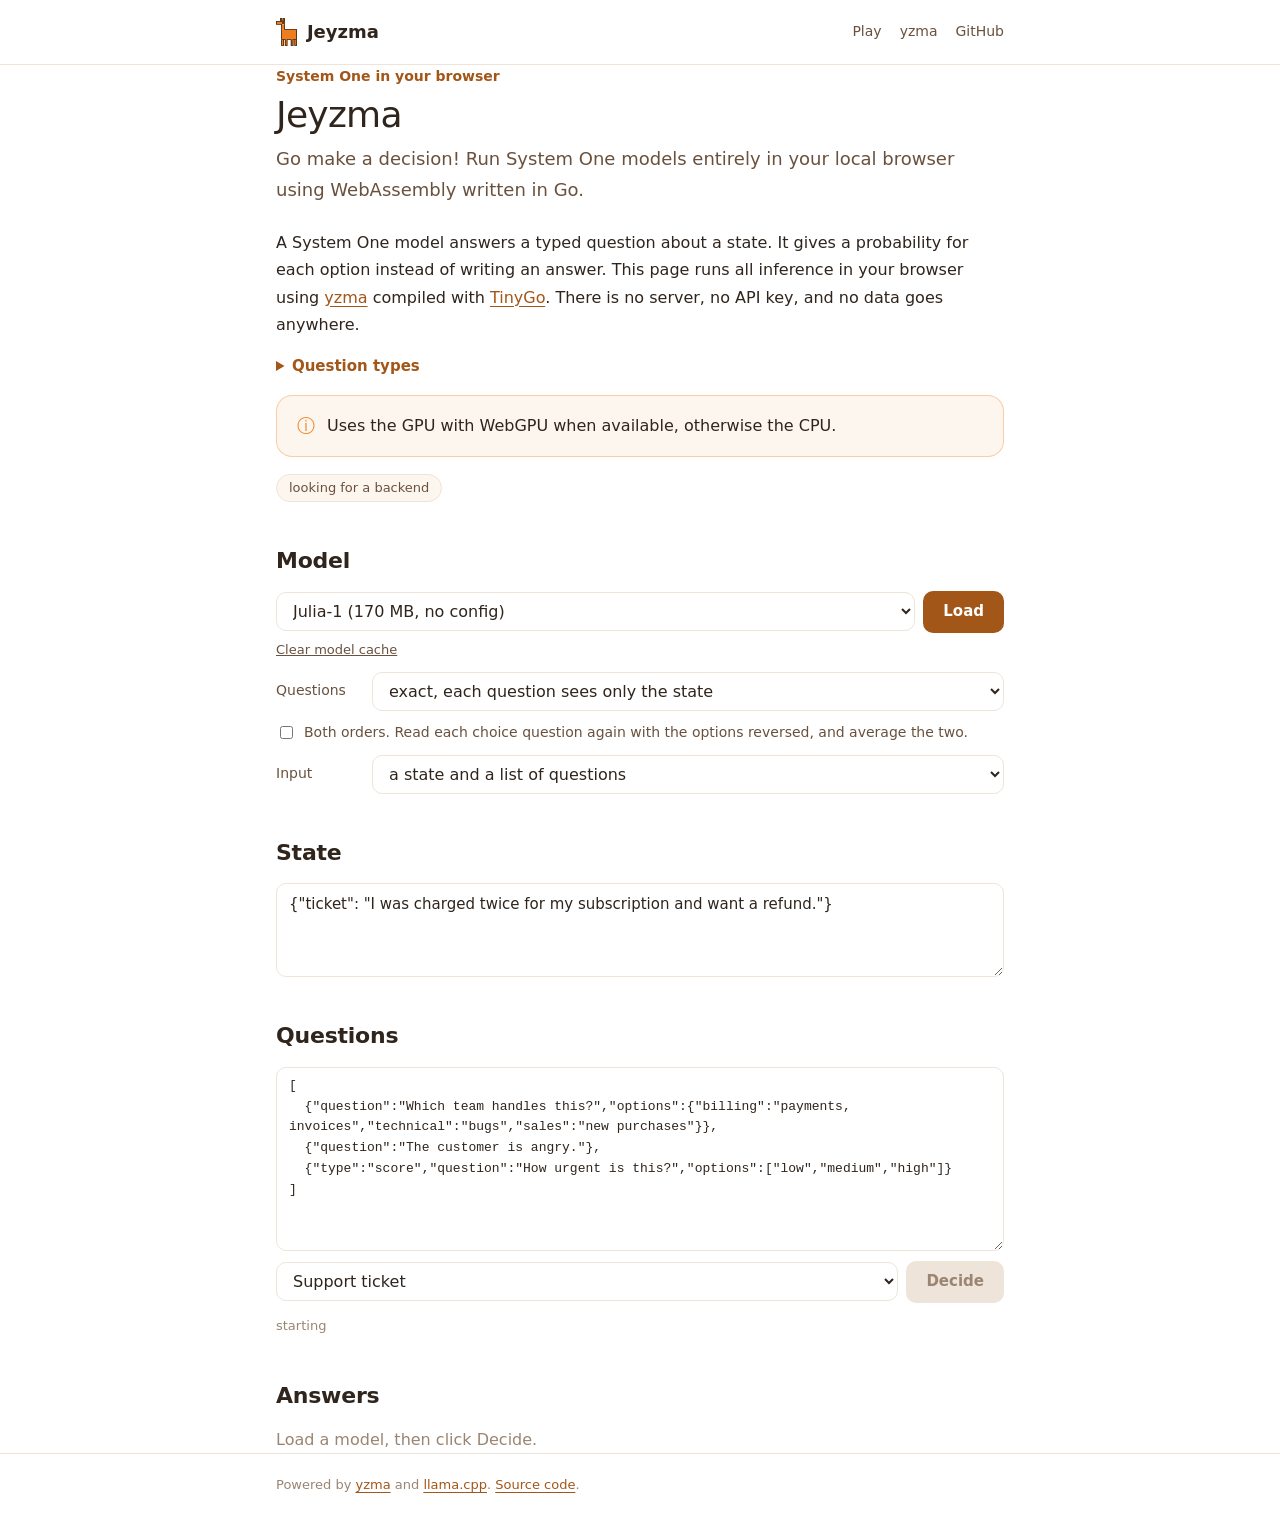
==== commit a3b07b77: "page: add a button to clear the model cache The main page and both plays pages have a Clear model ca" ====
--- a/web/index.html
+++ b/web/index.html
@@ -90,6 +90,7 @@
         <select id="preset" aria-label="Model choice"></select>
         <button id="load">Load</button>
       </div>
+      <button id="clear-cache" class="link-button">Clear model cache</button>
 
       <div id="custom" hidden>
         <div class="field">
@@ -299,6 +300,7 @@
       function busy(yes) {
         $("decide").disabled = yes || !ready;
         $("load").disabled = yes || downloading;
+        $("clear-cache").disabled = downloading;
       }
 
       // show draws one bar per option for each question.
@@ -424,6 +426,15 @@
         });
       };
 
+      $("clear-cache").onclick = async () => {
+        if (downloading) return;
+        try {
+          status(cacheClearedText(await clearModelCache()));
+        } catch (err) {
+          status("cannot clear the model cache: " + err, true);
+        }
+      };
+
       // The mode and the orders apply when the model loads, so a change loads it again.
       $("mode").onchange = $("orders").onchange = () => {
         if (ready) $("load").onclick();
--- a/web/style.css
+++ b/web/style.css
@@ -136,6 +136,17 @@
 }
 button:hover { background: var(--orange-dark); }
 button:disabled, button:disabled:hover { background: var(--line); color: var(--faint); cursor: default; }
+.link-button, .link-button:hover, .link-button:disabled, .link-button:disabled:hover {
+  background: none;
+  color: var(--muted);
+  font-size: 13px;
+  font-weight: 400;
+  margin-top: 6px;
+  padding: 0;
+  text-decoration: underline;
+}
+.link-button:hover { color: var(--text); }
+.link-button:disabled { color: var(--faint); }
 
 #bar {
   appearance: none;
